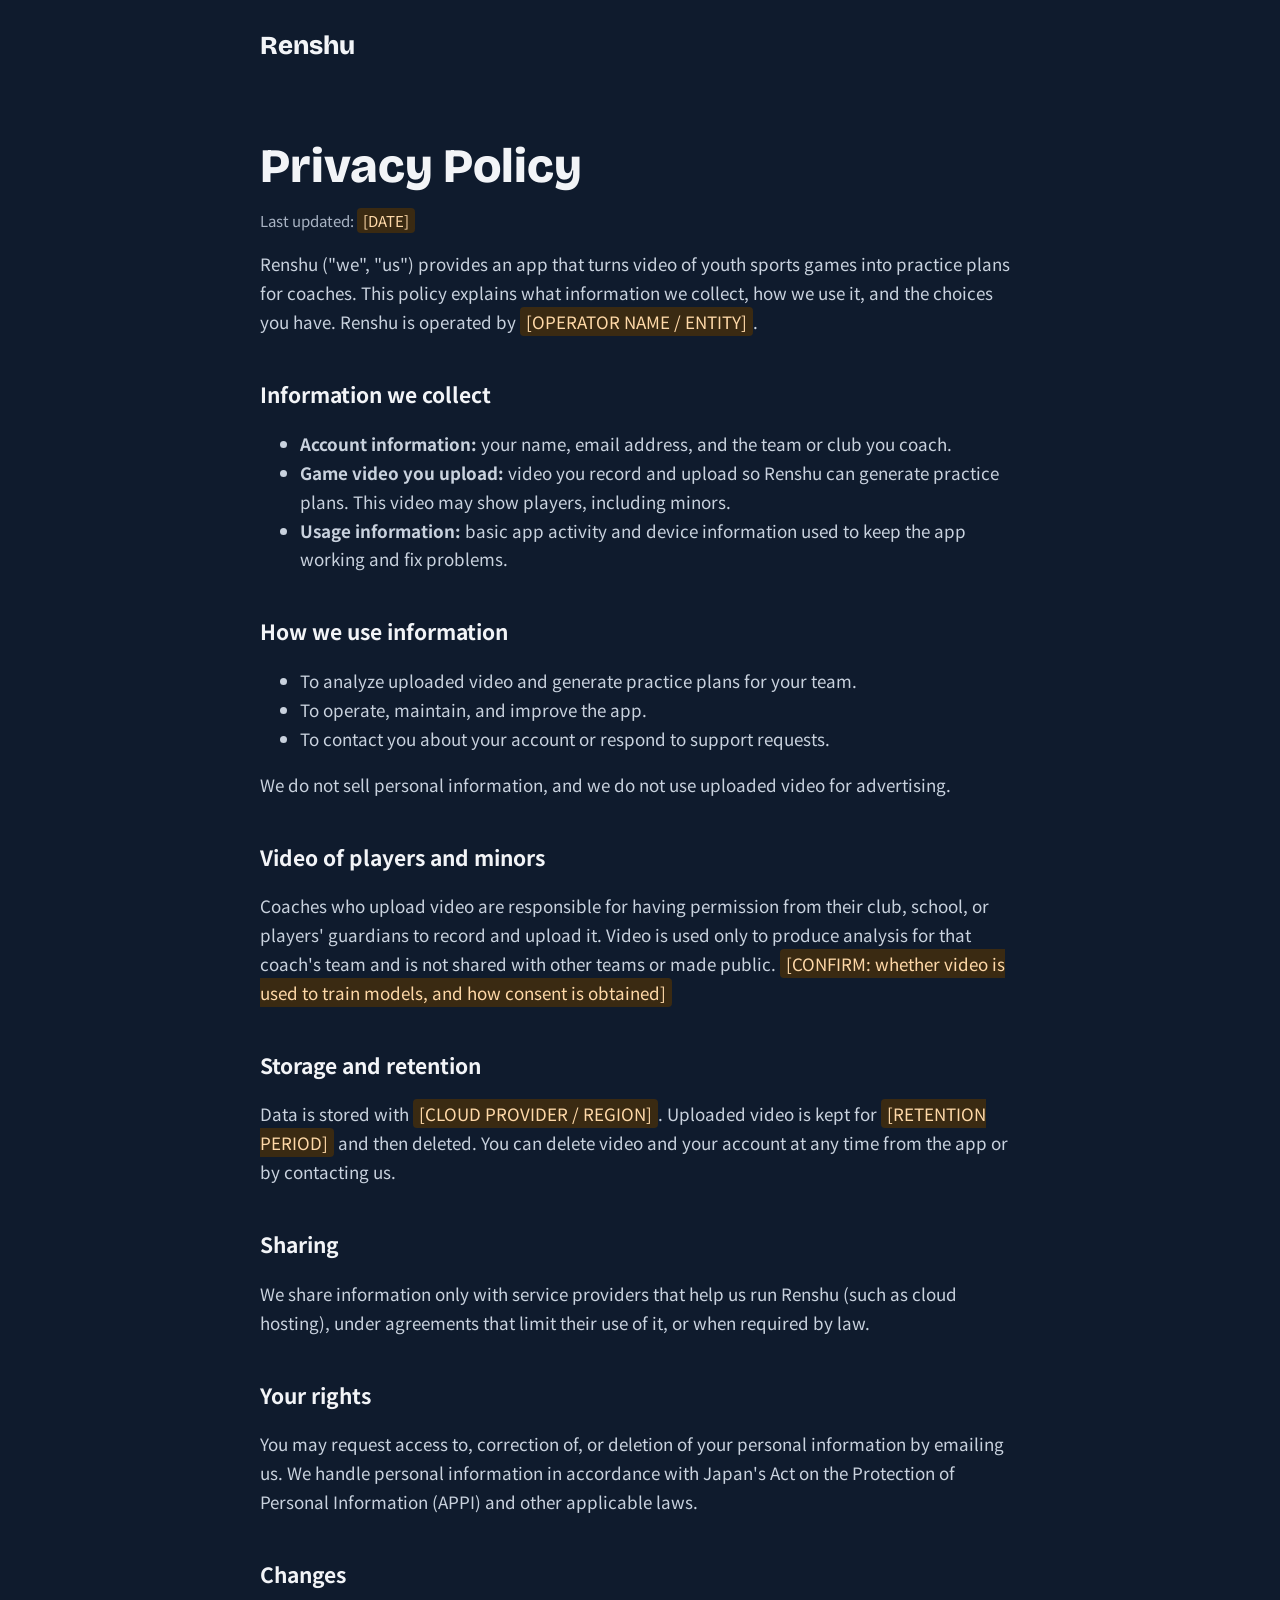
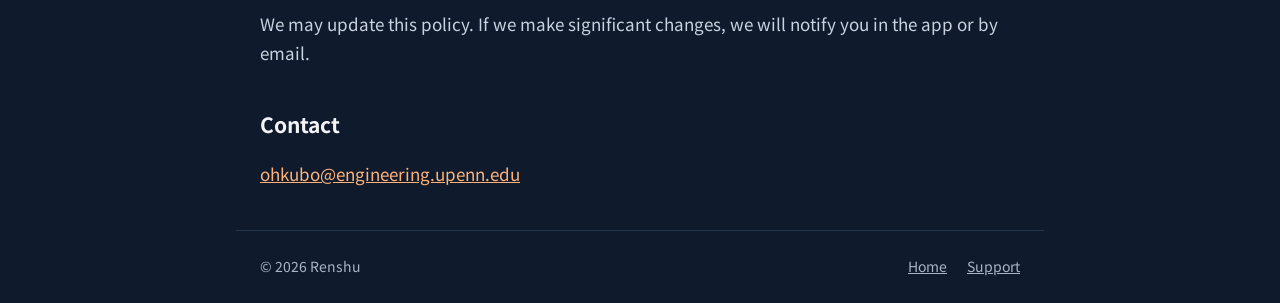
==== privacy.html @ fe7e8492 "Add Renshu landing, privacy and support pages Co-Authored-By: Claude Opus 5.5 <noreply@anthropic.com" ====
<!doctype html>
<html lang="en">
<head>
<meta charset="utf-8">
<meta name="viewport" content="width=device-width, initial-scale=1">
<title>Privacy Policy — Renshu</title>
<link rel="preconnect" href="https://fonts.googleapis.com">
<link href="https://fonts.googleapis.com/css2?family=Bricolage+Grotesque:opsz,wght@12..96,800&family=Noto+Sans+JP:wght@400;500;700&display=swap" rel="stylesheet">
<style>
body{margin:0;background:#0F1B2D;color:#F2F4F7;font-family:'Noto Sans JP',system-ui,sans-serif;font-size:17px;line-height:1.7}
a{color:#FFB37A}
header,main,footer{max-width:760px;margin:0 auto;padding:24px}
.brand{font-family:'Bricolage Grotesque',sans-serif;font-weight:800;font-size:26px;color:#F2F4F7;text-decoration:none}
h1{font-family:'Bricolage Grotesque',sans-serif;font-weight:800;font-size:clamp(34px,5vw,48px);line-height:1.1;margin:24px 0 8px}
h2{font-size:21px;margin:40px 0 8px}
p,li{color:#C9D2DE}
.meta{color:#A9B4C4;font-size:15px}
.todo{background:#3A2A12;color:#FFD9A8;padding:2px 6px;border-radius:4px}
footer{border-top:1px solid #23344D;font-size:14px;color:#A9B4C4;display:flex;flex-wrap:wrap;gap:20px;justify-content:space-between}
footer a{color:#A9B4C4}
</style>
</head>
<body>
<header><a class="brand" href="index.html">Renshu</a></header>
<main>
<h1>Privacy Policy</h1>
<p class="meta">Last updated: <span class="todo">[DATE]</span></p>

<p>Renshu ("we", "us") provides an app that turns video of youth sports games into practice plans for coaches. This policy explains what information we collect, how we use it, and the choices you have. Renshu is operated by <span class="todo">[OPERATOR NAME / ENTITY]</span>.</p>

<h2>Information we collect</h2>
<ul>
<li><strong>Account information:</strong> your name, email address, and the team or club you coach.</li>
<li><strong>Game video you upload:</strong> video you record and upload so Renshu can generate practice plans. This video may show players, including minors.</li>
<li><strong>Usage information:</strong> basic app activity and device information used to keep the app working and fix problems.</li>
</ul>

<h2>How we use information</h2>
<ul>
<li>To analyze uploaded video and generate practice plans for your team.</li>
<li>To operate, maintain, and improve the app.</li>
<li>To contact you about your account or respond to support requests.</li>
</ul>
<p>We do not sell personal information, and we do not use uploaded video for advertising.</p>

<h2>Video of players and minors</h2>
<p>Coaches who upload video are responsible for having permission from their club, school, or players' guardians to record and upload it. Video is used only to produce analysis for that coach's team and is not shared with other teams or made public. <span class="todo">[CONFIRM: whether video is used to train models, and how consent is obtained]</span></p>

<h2>Storage and retention</h2>
<p>Data is stored with <span class="todo">[CLOUD PROVIDER / REGION]</span>. Uploaded video is kept for <span class="todo">[RETENTION PERIOD]</span> and then deleted. You can delete video and your account at any time from the app or by contacting us.</p>

<h2>Sharing</h2>
<p>We share information only with service providers that help us run Renshu (such as cloud hosting), under agreements that limit their use of it, or when required by law.</p>

<h2>Your rights</h2>
<p>You may request access to, correction of, or deletion of your personal information by emailing us. We handle personal information in accordance with Japan's Act on the Protection of Personal Information (APPI) and other applicable laws.</p>

<h2>Changes</h2>
<p>We may update this policy. If we make significant changes, we will notify you in the app or by email.</p>

<h2>Contact</h2>
<p><a href="mailto:ohkubo@engineering.upenn.edu">ohkubo@engineering.upenn.edu</a></p>
</main>
<footer><span>© 2026 Renshu</span><span style="display:flex;gap:20px"><a href="index.html">Home</a><a href="support.html">Support</a></span></footer>
</body>
</html>
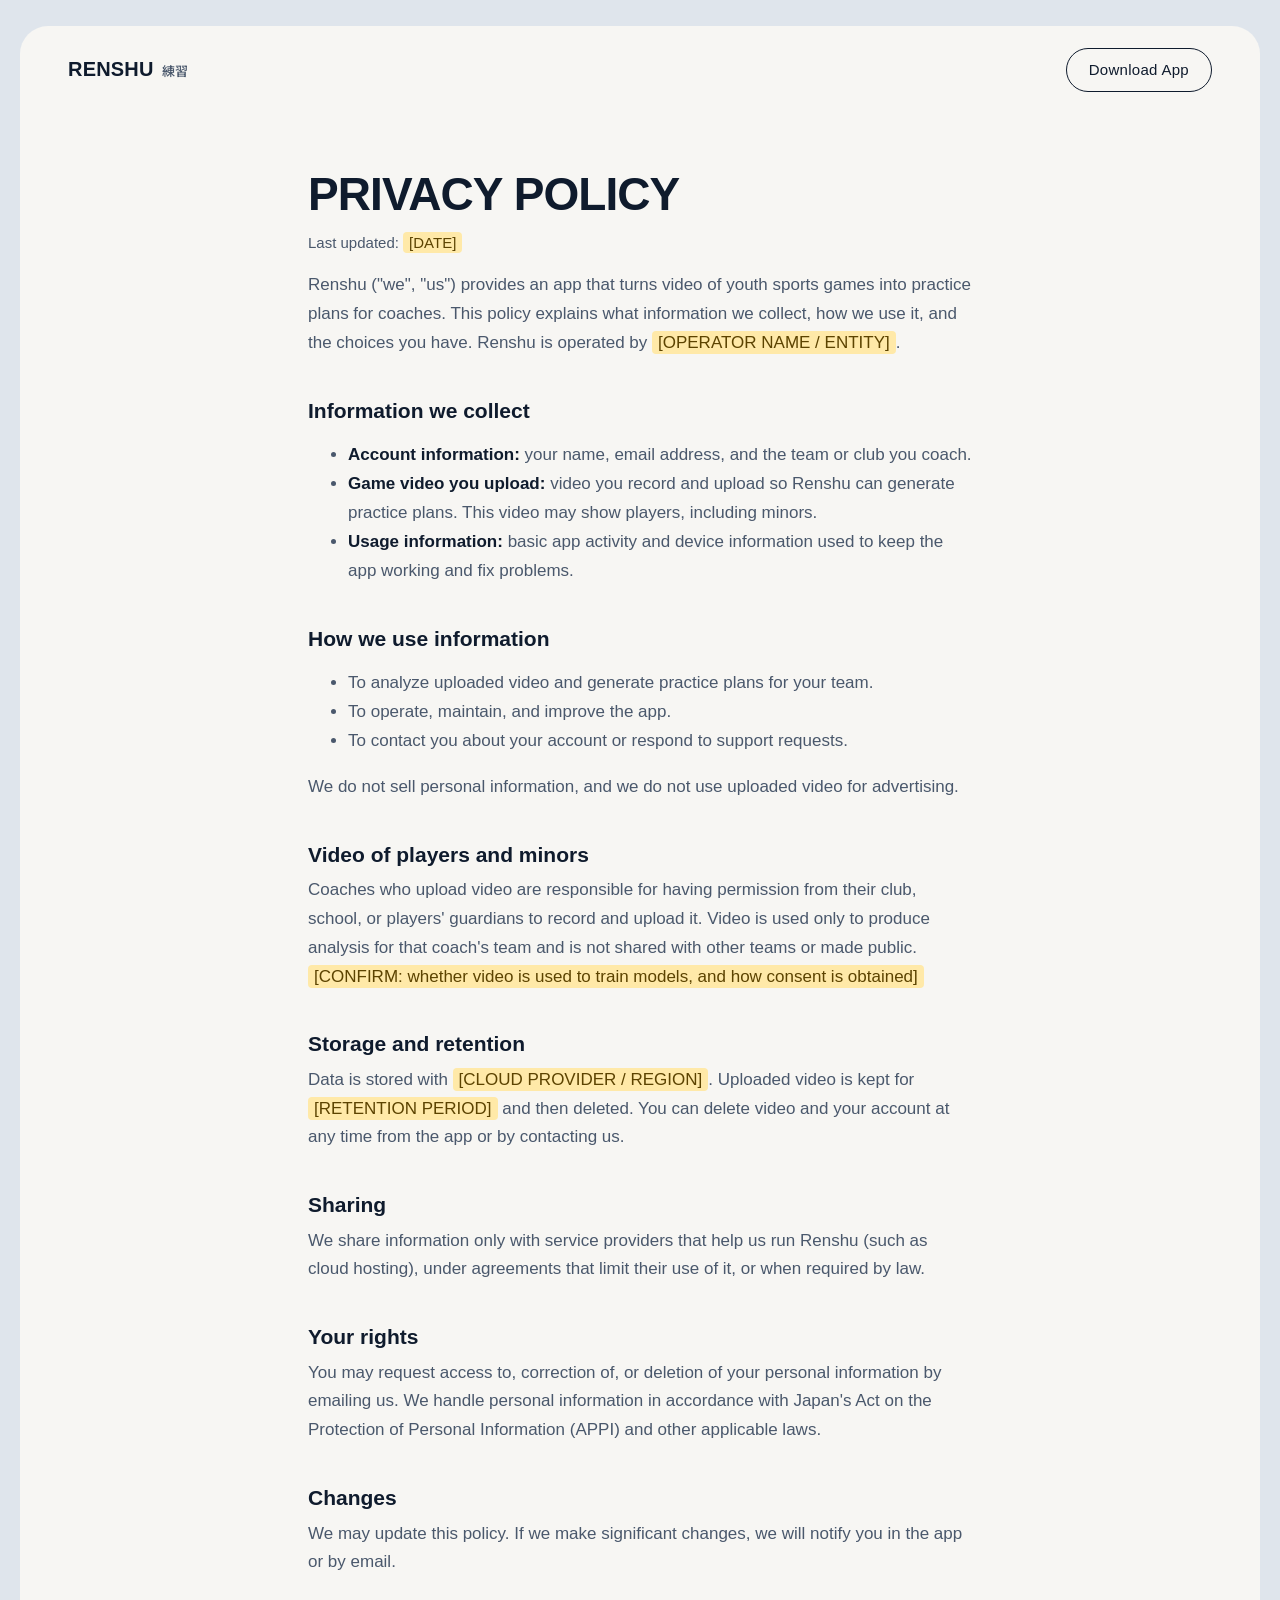
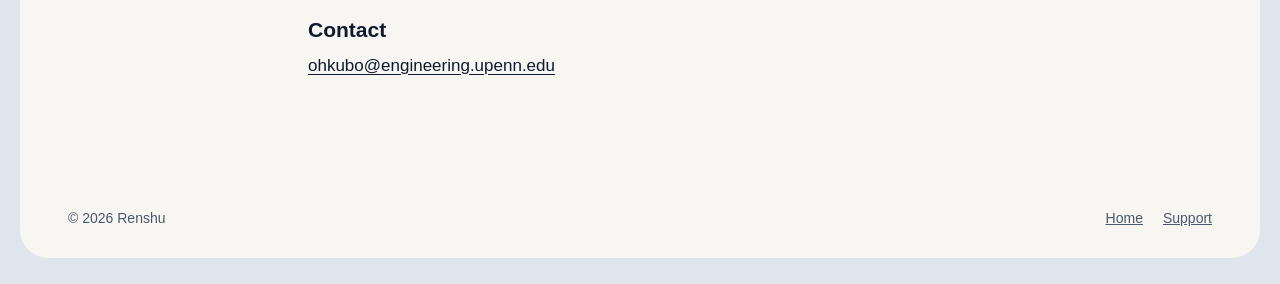
==== commit fe002067: "Redesign landing page with a light layout and official store badges - Rebuild index.html: hero with " ====
--- a/privacy.html
+++ b/privacy.html
@@ -4,26 +4,22 @@
 <meta charset="utf-8">
 <meta name="viewport" content="width=device-width, initial-scale=1">
 <title>Privacy Policy — Renshu</title>
-<link rel="preconnect" href="https://fonts.googleapis.com">
-<link href="https://fonts.googleapis.com/css2?family=Bricolage+Grotesque:opsz,wght@12..96,800&family=Noto+Sans+JP:wght@400;500;700&display=swap" rel="stylesheet">
-<style>
-body{margin:0;background:#0F1B2D;color:#F2F4F7;font-family:'Noto Sans JP',system-ui,sans-serif;font-size:17px;line-height:1.7}
-a{color:#FFB37A}
-header,main,footer{max-width:760px;margin:0 auto;padding:24px}
-.brand{font-family:'Bricolage Grotesque',sans-serif;font-weight:800;font-size:26px;color:#F2F4F7;text-decoration:none}
-h1{font-family:'Bricolage Grotesque',sans-serif;font-weight:800;font-size:clamp(34px,5vw,48px);line-height:1.1;margin:24px 0 8px}
-h2{font-size:21px;margin:40px 0 8px}
-p,li{color:#C9D2DE}
-.meta{color:#A9B4C4;font-size:15px}
-.todo{background:#3A2A12;color:#FFD9A8;padding:2px 6px;border-radius:4px}
-footer{border-top:1px solid #23344D;font-size:14px;color:#A9B4C4;display:flex;flex-wrap:wrap;gap:20px;justify-content:space-between}
-footer a{color:#A9B4C4}
-</style>
+<link rel="preconnect" href="https://api.fontshare.com">
+<link rel="preconnect" href="https://cdn.fontshare.com" crossorigin>
+<link href="https://api.fontshare.com/v2/css?f[]=satoshi@300,301,400,500,700&display=swap" rel="stylesheet">
+<link href="https://fonts.googleapis.com/css2?family=Noto+Sans+JP:wght@500&text=%E7%B7%B4%E7%BF%92&display=swap" rel="stylesheet">
+<link rel="stylesheet" href="styles.css">
 </head>
 <body>
-<header><a class="brand" href="index.html">Renshu</a></header>
-<main>
-<h1>Privacy Policy</h1>
+<div class="page">
+
+<header class="nav">
+<a class="brand" href="index.html">Renshu <span lang="ja">練習</span></a>
+<a class="btn btn-outline" href="index.html#download">Download App</a>
+</header>
+
+<main class="doc">
+<h1 class="h2">Privacy Policy</h1>
 <p class="meta">Last updated: <span class="todo">[DATE]</span></p>
 
 <p>Renshu ("we", "us") provides an app that turns video of youth sports games into practice plans for coaches. This policy explains what information we collect, how we use it, and the choices you have. Renshu is operated by <span class="todo">[OPERATOR NAME / ENTITY]</span>.</p>
@@ -61,6 +57,10 @@
 <h2>Contact</h2>
 <p><a href="mailto:ohkubo@engineering.upenn.edu">ohkubo@engineering.upenn.edu</a></p>
 </main>
-<footer><span>© 2026 Renshu</span><span style="display:flex;gap:20px"><a href="index.html">Home</a><a href="support.html">Support</a></span></footer>
+<footer class="footer">
+<div class="footer-row"><span>© 2026 Renshu</span><span class="footer-links"><a href="index.html">Home</a><a href="support.html">Support</a></span></div>
+</footer>
+
+</div>
 </body>
 </html>
--- a/styles.css
+++ b/styles.css
@@ -0,0 +1,428 @@
+/* Renshu site: shared styles for index.html, privacy.html and support.html.
+   Plain CSS, no build step. All colours are the variables in :root. */
+
+:root {
+  --font: "Satoshi", "Helvetica Neue", Helvetica, Arial, sans-serif;
+  --font-jp: "Noto Sans JP", "Hiragino Sans", "Yu Gothic", sans-serif;
+  --gutter: clamp(20px, 4vw, 48px);
+  --r-page: 28px;
+  --r-panel: 24px;
+  --r-card: 20px;
+
+  /* Renshu colours: navy ink, orange only on buttons and marks. */
+  --backdrop: #DFE5EC;
+  --card: #F7F6F3;
+  --surface: #FFFFFF;
+  --panel: #FFE4CF;
+  --panel-2: #DCE6F1;
+  --ink: #0F1B2D;
+  --ink-soft: #4A586C;
+  --line: rgba(15, 27, 45, .16);
+  --btn-bg: #FF8A3D;
+  --btn-bg-hover: #FF9F5F;
+  --btn-fg: #0F1B2D;
+  --mark: #FFC59A;
+}
+
+/* ---------- Base ---------- */
+
+*, *::before, *::after { box-sizing: border-box; }
+
+html { -webkit-text-size-adjust: 100%; scroll-behavior: smooth; }
+
+body {
+  margin: 0;
+  background: var(--backdrop);
+  color: var(--ink);
+  font-family: var(--font);
+  font-size: 17px;
+  line-height: 1.55;
+  -webkit-font-smoothing: antialiased;
+}
+
+a { color: inherit; }
+img, svg { display: block; max-width: 100%; }
+h1, h2, h3, p { margin: 0; }
+
+:focus-visible { outline: 2px solid var(--ink); outline-offset: 3px; border-radius: 4px; }
+
+.page {
+  max-width: 1240px;
+  margin: clamp(8px, 2vw, 28px) auto;
+  background: var(--card);
+  border-radius: var(--r-page);
+  overflow: hidden;
+}
+
+/* ---------- Type ---------- */
+
+.display {
+  font-size: clamp(44px, 6.2vw, 80px);
+  font-weight: 700;
+  line-height: 1;
+  letter-spacing: -.025em;
+  text-transform: uppercase;
+}
+
+.h2 {
+  font-size: clamp(28px, 3.6vw, 46px);
+  font-weight: 700;
+  line-height: 1.05;
+  letter-spacing: -.02em;
+  text-transform: uppercase;
+}
+
+.display span, .h2 span { display: block; }
+.display .light, .h2 .light { font-weight: 300; font-style: italic; }
+
+.caps-light {
+  font-size: clamp(15px, 1.7vw, 21px);
+  font-weight: 300;
+  font-style: italic;
+  line-height: 1.2;
+  letter-spacing: .01em;
+  text-transform: uppercase;
+}
+
+/* ---------- Nav ---------- */
+
+.nav {
+  display: flex;
+  align-items: center;
+  justify-content: space-between;
+  gap: 16px;
+  padding: 22px var(--gutter);
+}
+
+.brand {
+  display: inline-flex;
+  align-items: baseline;
+  gap: 8px;
+  font-size: 20px;
+  font-weight: 700;
+  letter-spacing: .01em;
+  text-transform: uppercase;
+  text-decoration: none;
+}
+
+.brand span {
+  font-family: var(--font-jp);
+  font-size: 13px;
+  font-weight: 500;
+  letter-spacing: .04em;
+  color: var(--ink-soft);
+}
+
+.nav-links { display: flex; gap: clamp(24px, 5vw, 72px); font-size: 14px; font-weight: 500; letter-spacing: .01em; }
+.nav-links a { text-decoration: none; }
+.nav-links a:hover { text-decoration: underline; text-underline-offset: 5px; }
+
+/* ---------- Buttons and store badges ---------- */
+
+.btn {
+  display: inline-flex;
+  align-items: center;
+  justify-content: center;
+  min-height: 44px;
+  padding: 0 22px;
+  border: 1.5px solid transparent;
+  border-radius: 999px;
+  font-size: 15px;
+  font-weight: 500;
+  letter-spacing: .02em;
+  text-decoration: none;
+  white-space: nowrap;
+  transition: background-color .12s ease-out, color .12s ease-out, transform .09s ease-out;
+}
+
+.btn:active { transform: scale(.98); }
+.btn-primary { background: var(--btn-bg); color: var(--btn-fg); }
+.btn-primary:hover { background: var(--btn-bg-hover); }
+.btn-outline { border-color: var(--ink); }
+.btn-outline:hover { background: var(--ink); color: var(--card); }
+
+.badges { display: flex; flex-wrap: wrap; gap: 14px; }
+.store-badge { display: block; border-radius: 8px; transition: transform .12s ease-out, opacity .12s ease-out; }
+.store-badge:hover { transform: translateY(-2px); opacity: .88; }
+.store-badge img { height: 48px; width: auto; }
+
+/* ---------- Hero ---------- */
+
+.hero {
+  --phone-w: clamp(230px, 26vw, 320px);
+  display: grid;
+  grid-template-columns: minmax(0, 1fr) var(--phone-w);
+  column-gap: clamp(24px, 4vw, 56px);
+  padding: clamp(16px, 3vw, 36px) var(--gutter) 0;
+}
+
+.hero .display { grid-column: 1; grid-row: 1; padding-bottom: clamp(24px, 3.4vw, 44px); }
+
+.hero-panel {
+  grid-column: 1 / -1;
+  grid-row: 2;
+  position: relative;
+  /* At least 12px, so the store badges keep their required clear space on phones. */
+  --bleed: max(12px, calc(var(--gutter) / 2));
+  margin: 0 calc(var(--bleed) * -1) calc(var(--gutter) / 2);
+  padding: clamp(24px, 3vw, 36px) var(--bleed);
+  border-radius: var(--r-panel);
+  background: var(--panel);
+  overflow: hidden;
+}
+
+.hero-copy { position: relative; max-width: min(31rem, calc(100% - var(--phone-w) - 24px)); }
+.lede { max-width: 34rem; font-size: clamp(16px, 1.5vw, 18px); }
+.hero-copy .btn { margin-top: 24px; }
+
+.stores { display: flex; flex-wrap: wrap; align-items: center; gap: 12px 24px; margin-top: clamp(32px, 5vw, 64px); }
+.stores p { font-size: 14px; line-height: 1.35; }
+
+.phone.hero-phone {
+  grid-column: 2;
+  grid-row: 1 / span 2;
+  align-self: end;
+  z-index: 1;
+  --w: var(--phone-w);
+  margin-bottom: calc(var(--gutter) / 2 + 20px);
+}
+
+/* The play-diagram line: a cut (solid), a pass (dashed), one O and one X. */
+.play-line { position: absolute; inset: 0; width: 100%; height: 100%; fill: none; stroke: var(--mark); stroke-linecap: round; stroke-linejoin: round; pointer-events: none; }
+.play-line .cut { stroke-width: 11; stroke-dasharray: 1; stroke-dashoffset: 1; animation: draw 1.1s .2s cubic-bezier(.22, .61, .36, 1) forwards; }
+.play-line .tip { stroke-width: 11; }
+.play-line .pass { stroke-width: 5; stroke-dasharray: 4 16; }
+.play-line .mark { stroke-width: 6; }
+.play-line .tip, .play-line .pass, .play-line .mark { opacity: 0; animation: fade .3s 1.2s ease-out forwards; }
+
+@keyframes draw { to { stroke-dashoffset: 0; } }
+@keyframes fade { to { opacity: 1; } }
+
+/* ---------- Phone mock (sizes are in em, so it scales with --w) ---------- */
+
+.phone {
+  --w: 300px;
+  position: relative;
+  flex: none;
+  width: var(--w);
+  aspect-ratio: 300 / 610;
+  padding: .6em;
+  border-radius: 3.2em;
+  background: #17171B;
+  box-shadow: inset 0 0 0 .13em #44444C, 0 2em 2.6em -1.4em rgba(15, 27, 45, .5);
+  font-size: calc(var(--w) / 20);
+  line-height: 1.3;
+}
+
+.phone-screen {
+  position: relative;
+  display: flex;
+  flex-direction: column;
+  height: 100%;
+  border-radius: 2.65em;
+  background: var(--surface);
+  color: var(--ink);
+  overflow: hidden;
+}
+
+/* Dynamic island */
+.phone-screen::after {
+  content: "";
+  position: absolute;
+  top: .55em;
+  left: 50%;
+  width: 5.6em;
+  height: 1.55em;
+  transform: translateX(-50%);
+  border-radius: 1em;
+  background: #17171B;
+}
+
+.ps-status { display: flex; justify-content: space-between; align-items: center; padding: 1.1em 2em 0; background: var(--panel); font-size: .72em; font-weight: 700; }
+.ps-status i { width: 1.7em; height: .8em; border-radius: .25em; background: currentColor; }
+.ps-top { position: relative; padding: 1.5em 1.1em 1.2em; background: var(--panel); }
+.ps-label { font-size: .6em; font-weight: 700; letter-spacing: .08em; text-transform: uppercase; color: var(--ink-soft); }
+.ps-title { margin-top: .25em; font-size: 1.4em; font-weight: 700; line-height: 1.1; letter-spacing: -.01em; }
+.ps-court { margin-top: 1em; color: var(--line); }
+.ps-court .team-a { fill: var(--btn-bg); stroke: none; }
+.ps-body { flex: 1; display: flex; flex-direction: column; gap: .7em; padding: 1.1em; }
+
+.ps-list { display: flex; flex-direction: column; gap: .55em; margin: 0; padding: 0; list-style: none; }
+.ps-list li { display: flex; align-items: center; gap: .7em; padding: .75em; border: .07em solid var(--line); border-radius: .9em; font-size: .84em; font-weight: 500; }
+.ps-list span { flex: none; display: grid; place-items: center; width: 1.9em; height: 1.9em; border-radius: 50%; background: var(--btn-bg); color: var(--btn-fg); font-size: .9em; font-weight: 700; }
+.ps-list .is-top { border-color: transparent; background: var(--panel-2); }
+.ps-list small { display: block; font-size: .78em; font-weight: 400; color: var(--ink-soft); }
+
+.ps-note { display: flex; align-items: center; gap: .8em; margin-top: auto; padding: 1em; border-radius: 1.3em; background: var(--panel-2); font-size: .68em; font-weight: 500; }
+.ps-note::before { content: ""; flex: none; border: solid transparent; border-width: .5em 0 .5em .8em; border-left-color: currentColor; }
+.ps-home { align-self: center; width: 36%; height: .3em; margin: .2em 0 .55em; border-radius: 1em; background: var(--ink); }
+
+/* Filming screen: a viewfinder looking down at the court. */
+.screen-film { background: #1B2533; color: #FFFFFF; }
+.screen-film .court { flex: 1; min-height: 0; margin: 3.4em 1.1em 0; color: rgba(255, 255, 255, .5); }
+.screen-film .team-a { fill: var(--mark); stroke: none; }
+.screen-film .team-b { stroke: #FFFFFF; }
+.pf-rec { position: absolute; top: 2.9em; left: 1.2em; display: flex; align-items: center; gap: .5em; font-size: .68em; font-weight: 700; letter-spacing: .08em; }
+.pf-rec i { width: .8em; height: .8em; border-radius: 50%; background: #FF4B3A; }
+.pf-shutter { align-self: center; width: 3.4em; height: 3.4em; margin: 1em 0 1.3em; border: .25em solid #FFFFFF; border-radius: 50%; background: #FF4B3A; background-clip: content-box; padding: .22em; }
+
+/* ---------- Facts ---------- */
+
+.facts {
+  display: grid;
+  grid-template-columns: repeat(3, minmax(0, 1fr));
+  gap: clamp(12px, 3vw, 48px);
+  margin: 0;
+  padding: clamp(40px, 6vw, 80px) var(--gutter) clamp(28px, 4vw, 48px);
+  list-style: none;
+}
+
+.fact b { display: block; font-size: clamp(44px, 6.4vw, 80px); font-weight: 700; line-height: 1; letter-spacing: -.03em; }
+.fact span { display: block; margin-top: 8px; }
+
+/* ---------- Showcase ---------- */
+
+.showcase {
+  display: grid;
+  grid-template-columns: minmax(0, 1fr) auto;
+  align-items: center;
+  gap: 32px;
+  margin: 0 calc(var(--gutter) / 2);
+  padding: clamp(28px, 4vw, 56px) calc(var(--gutter) / 2);
+  border-radius: var(--r-panel);
+  background: var(--surface);
+}
+
+.showcase-copy { display: flex; flex-direction: column; align-items: flex-start; gap: 16px; }
+.showcase-copy .btn { margin-top: 12px; }
+
+.phones { display: flex; align-items: flex-end; margin-top: -72px; }
+.phones .phone:nth-child(1) { --w: clamp(150px, 17vw, 212px); z-index: 3; }
+.phones .phone:nth-child(2) { --w: clamp(138px, 15.6vw, 196px); z-index: 2; margin-left: calc(var(--w) * -.12); }
+.phones .phone:nth-child(3) { --w: clamp(126px, 14.4vw, 180px); z-index: 1; margin-left: calc(var(--w) * -.12); }
+
+/* ---------- Sections ---------- */
+
+.section { padding: clamp(56px, 8vw, 104px) var(--gutter) 0; }
+
+.section-head { display: flex; flex-wrap: wrap; align-items: flex-end; justify-content: space-between; gap: 16px 32px; margin-bottom: clamp(24px, 3.4vw, 40px); }
+
+.steps { display: grid; grid-template-columns: repeat(3, minmax(0, 1fr)); gap: 16px; margin: 0; padding: 0; list-style: none; }
+
+.step {
+  display: flex;
+  flex-direction: column;
+  justify-content: space-between;
+  gap: clamp(40px, 7vw, 88px);
+  padding: 24px;
+  border-radius: var(--r-card);
+}
+
+.step:nth-child(1) { background: var(--panel); }
+.step:nth-child(2) { background: var(--surface); }
+.step:nth-child(3) { background: var(--panel-2); }
+
+.step-num { display: grid; place-items: center; width: 44px; height: 44px; border: 1.5px solid var(--ink); border-radius: 50%; font-size: 14px; font-weight: 500; letter-spacing: .02em; }
+.step h3 { margin-bottom: 8px; font-size: clamp(18px, 1.9vw, 24px); font-weight: 700; line-height: 1.1; letter-spacing: -.01em; text-transform: uppercase; }
+.step p { font-size: 15px; color: var(--ink-soft); }
+
+/* ---------- Privacy ---------- */
+
+.privacy { display: grid; grid-template-columns: minmax(0, 5fr) minmax(0, 6fr); gap: clamp(28px, 5vw, 72px); align-items: start; }
+.privacy-copy { display: flex; flex-direction: column; align-items: flex-start; gap: 20px; }
+.privacy-copy p { max-width: 26em; color: var(--ink-soft); }
+
+.promises { margin: 0; padding: 0; list-style: none; }
+.promises li { display: flex; gap: 16px; padding: 20px 0; border-top: 1px solid var(--line); }
+.promises li:last-child { border-bottom: 1px solid var(--line); }
+.promises svg { flex: none; width: 28px; height: 28px; margin-top: 2px; }
+.promises h3 { font-size: 18px; font-weight: 700; line-height: 1.25; }
+.promises p { margin-top: 4px; font-size: 15px; color: var(--ink-soft); }
+.privacy-note { margin-top: 16px; font-size: 14px; color: var(--ink-soft); }
+
+/* ---------- FAQ ---------- */
+
+.faq-list { border-top: 1px solid var(--line); }
+.faq-list details { border-bottom: 1px solid var(--line); }
+.faq-list summary { display: flex; align-items: center; justify-content: space-between; gap: 16px; padding: 20px 0; font-size: 18px; font-weight: 700; line-height: 1.3; cursor: pointer; list-style: none; }
+.faq-list summary::-webkit-details-marker { display: none; }
+.faq-list summary::after { content: "+"; flex: none; display: grid; place-items: center; width: 32px; height: 32px; border: 1.5px solid var(--ink); border-radius: 50%; font-size: 18px; font-weight: 400; line-height: 1; }
+.faq-list details[open] summary::after { content: "\2212"; }
+.faq-list details p { max-width: 40em; padding: 0 0 20px; color: var(--ink-soft); }
+.faq-more { margin-top: 20px; font-size: 15px; }
+
+/* ---------- Download ---------- */
+
+.cta {
+  display: flex;
+  flex-direction: column;
+  align-items: center;
+  gap: 24px;
+  margin: clamp(56px, 8vw, 104px) calc(var(--gutter) / 2) 0;
+  padding: clamp(40px, 6vw, 80px) var(--gutter);
+  border-radius: var(--r-panel);
+  background: var(--panel);
+  text-align: center;
+}
+
+.cta .badges { justify-content: center; }
+.cta p { color: var(--ink-soft); }
+
+/* ---------- Footer ---------- */
+
+.footer { padding: clamp(32px, 5vw, 56px) var(--gutter) 28px; font-size: 14px; color: var(--ink-soft); }
+.footer-row { display: flex; flex-wrap: wrap; justify-content: space-between; gap: 12px 24px; }
+.footer-links { display: flex; flex-wrap: wrap; gap: 20px; }
+.legal { margin-top: 20px; padding-top: 16px; border-top: 1px solid var(--line); font-size: 12px; letter-spacing: .01em; }
+
+/* ---------- Text pages (privacy, support) ---------- */
+
+.doc { max-width: 760px; margin: 0 auto; padding: clamp(24px, 5vw, 56px) var(--gutter) clamp(32px, 5vw, 56px); line-height: 1.7; }
+.doc h1 { margin-bottom: 12px; }
+.doc h2 { margin: 40px 0 8px; font-size: 21px; line-height: 1.25; }
+.doc p { margin: 0 0 16px; }
+.doc p, .doc li { color: var(--ink-soft); }
+.doc strong { color: var(--ink); }
+.doc a:not(.btn) { color: var(--ink); text-underline-offset: 3px; }
+.doc .meta { font-size: 15px; }
+.doc .faq-cards { margin-top: 48px; }
+
+.todo { padding: 2px 6px; border-radius: 4px; background: #FFE9A8; color: #5C4300; }
+
+.card { margin: 16px 0; padding: 24px; border-radius: var(--r-card); background: var(--surface); }
+.card h2 { margin: 0 0 6px; font-size: 20px; }
+.card p { margin: 0; }
+
+/* ---------- Small screens ---------- */
+
+/* Below this width the diagram would run into the hero copy. */
+@media (max-width: 1100px) {
+  .play-line { display: none; }
+}
+
+@media (max-width: 860px) {
+  .nav-links { display: none; }
+
+  .hero { --phone-w: 250px; grid-template-columns: minmax(0, 1fr); }
+  .hero-panel { margin-bottom: 0; padding-bottom: calc(var(--phone-w) * .42 + 28px); }
+  .hero-copy { max-width: none; }
+  .fact br { display: none; }
+  .phone.hero-phone { grid-column: 1; grid-row: 3; justify-self: center; margin: calc(var(--phone-w) * -.42) 0 0; }
+
+  .showcase { grid-template-columns: minmax(0, 1fr); }
+  .phones { justify-content: center; margin-top: 8px; }
+  .phones .phone:nth-child(1) { --w: 34vw; }
+  .phones .phone:nth-child(2) { --w: 31vw; }
+  .phones .phone:nth-child(3) { --w: 28vw; }
+
+  .steps { grid-template-columns: minmax(0, 1fr); }
+  .step { gap: 28px; }
+  .privacy { grid-template-columns: minmax(0, 1fr); }
+}
+
+@media (prefers-reduced-motion: reduce) {
+  html { scroll-behavior: auto; }
+  *, *::before, *::after { animation: none !important; transition: none !important; }
+  .play-line .cut { stroke-dashoffset: 0; }
+  .play-line .tip, .play-line .pass, .play-line .mark { opacity: 1; }
+}
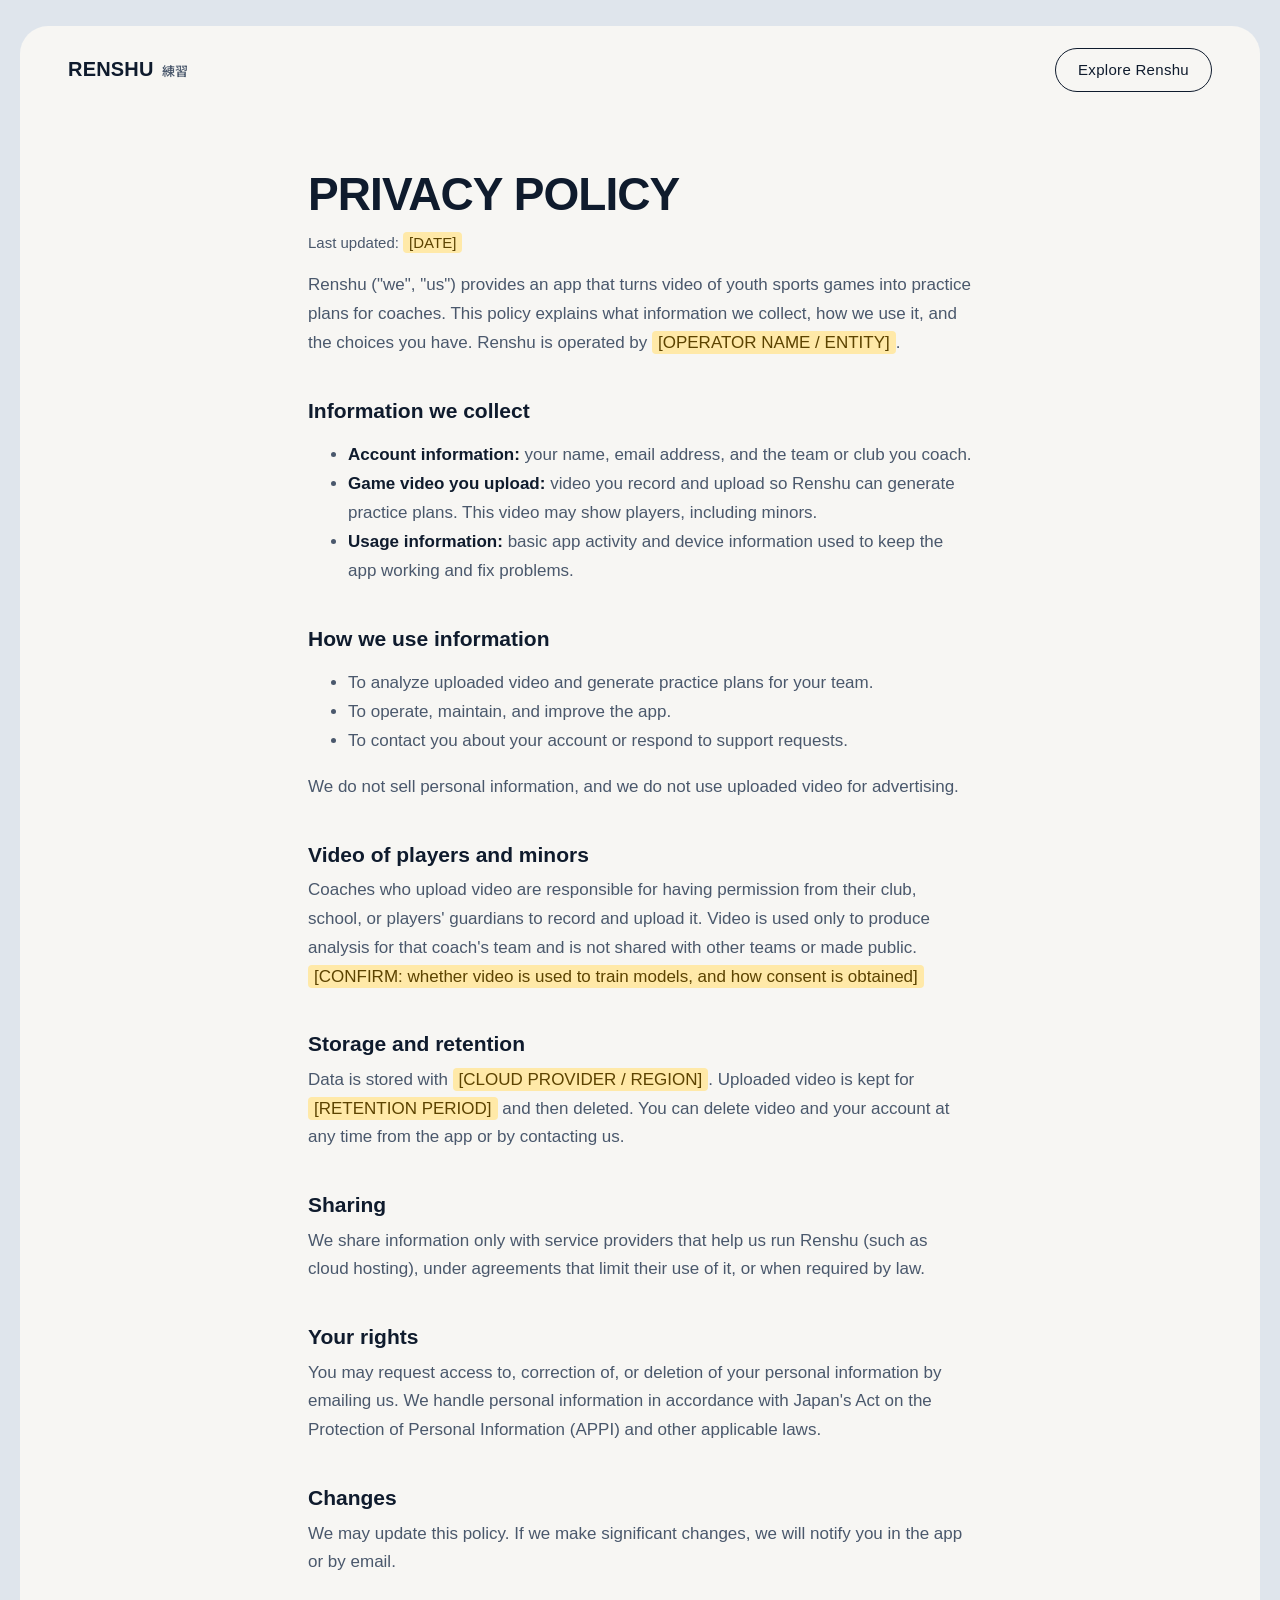
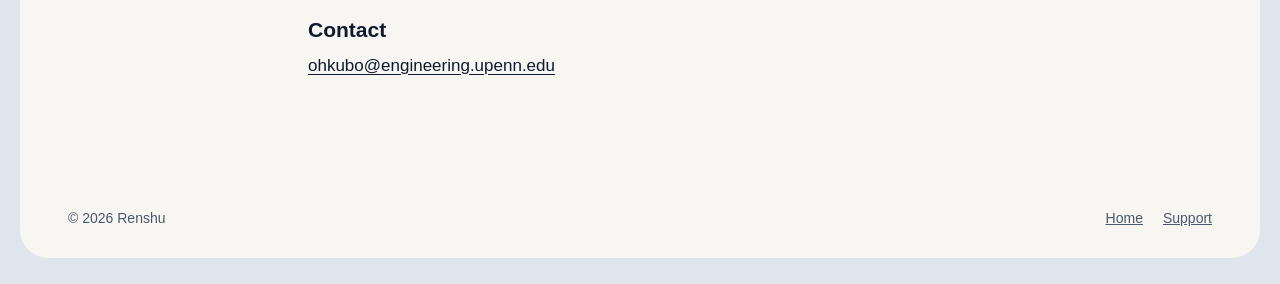
==== commit cd0e221b: "Refresh coaching pilot landing page in Renshu palette" ====
--- a/privacy.html
+++ b/privacy.html
@@ -15,7 +15,7 @@
 
 <header class="nav">
 <a class="brand" href="index.html">Renshu <span lang="ja">練習</span></a>
-<a class="btn btn-outline" href="index.html#download">Download App</a>
+<a class="btn btn-outline" href="index.html">Explore Renshu</a>
 </header>
 
 <main class="doc">
